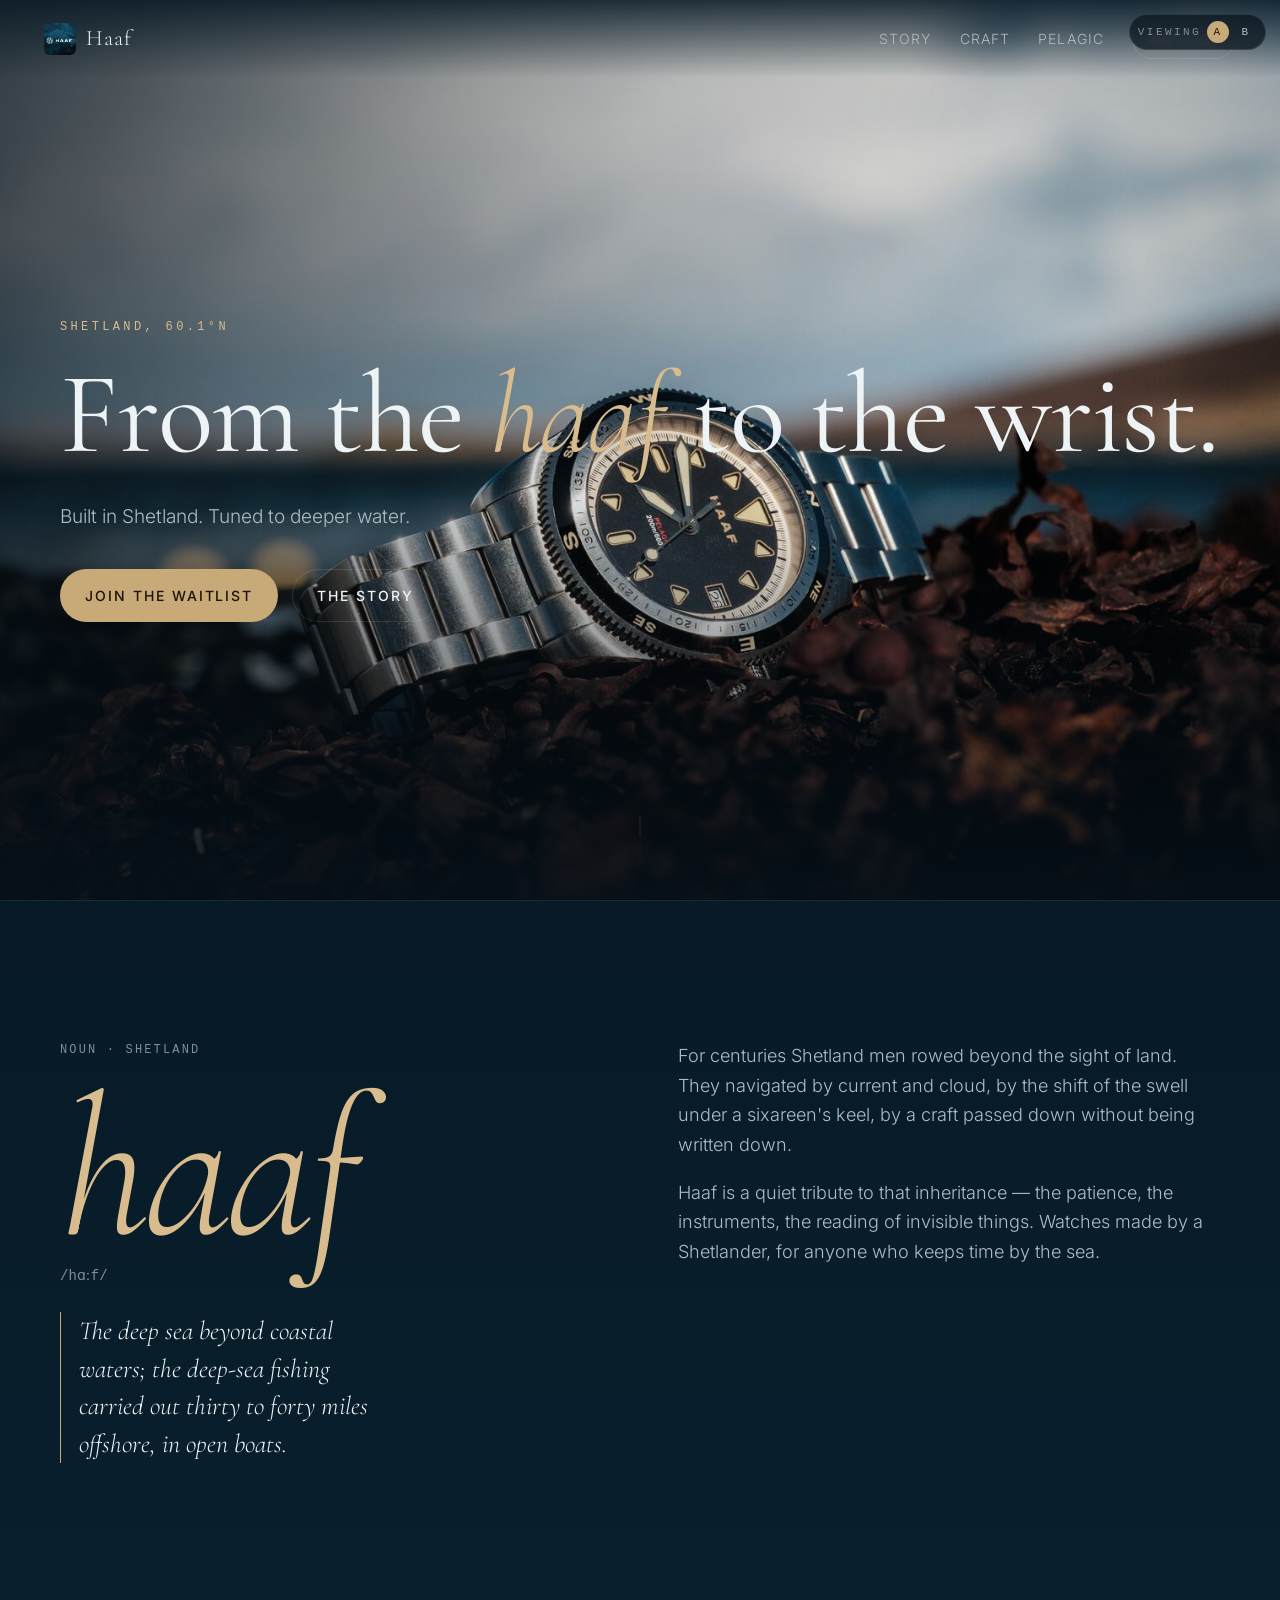
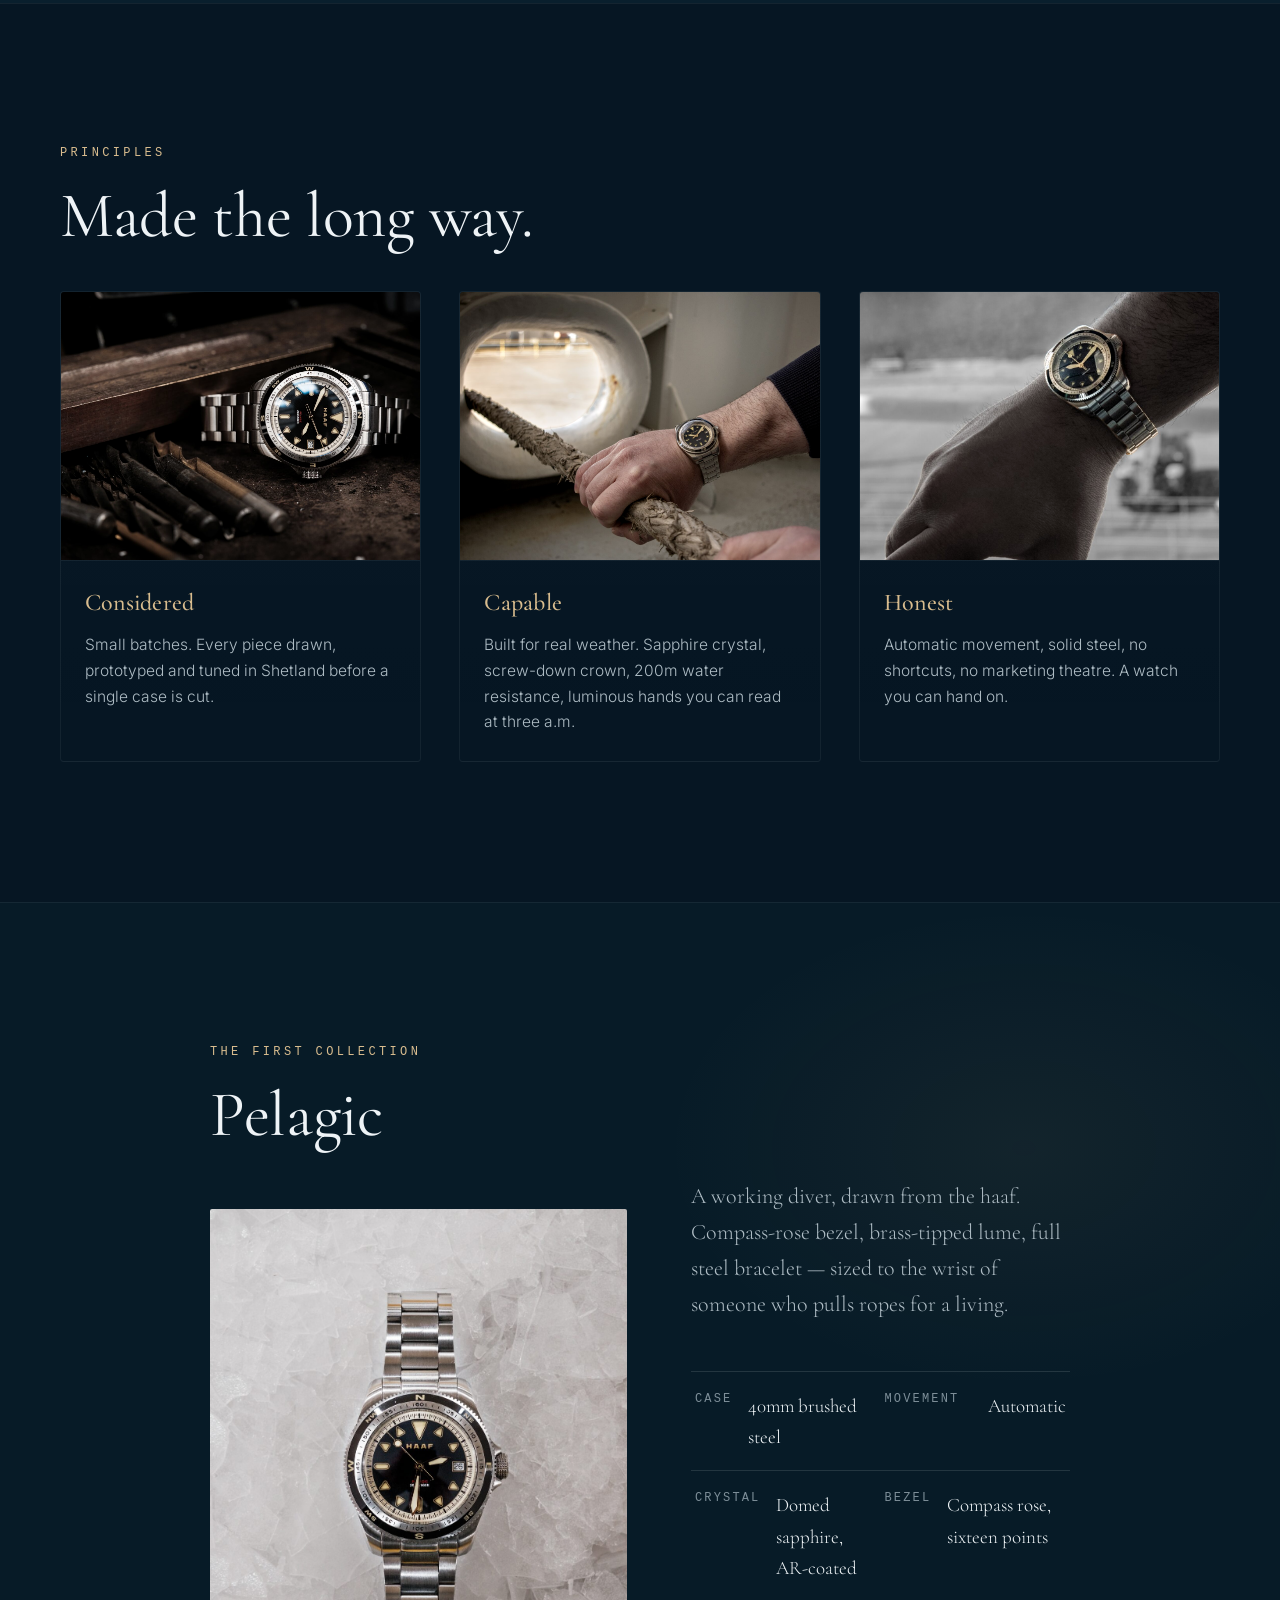
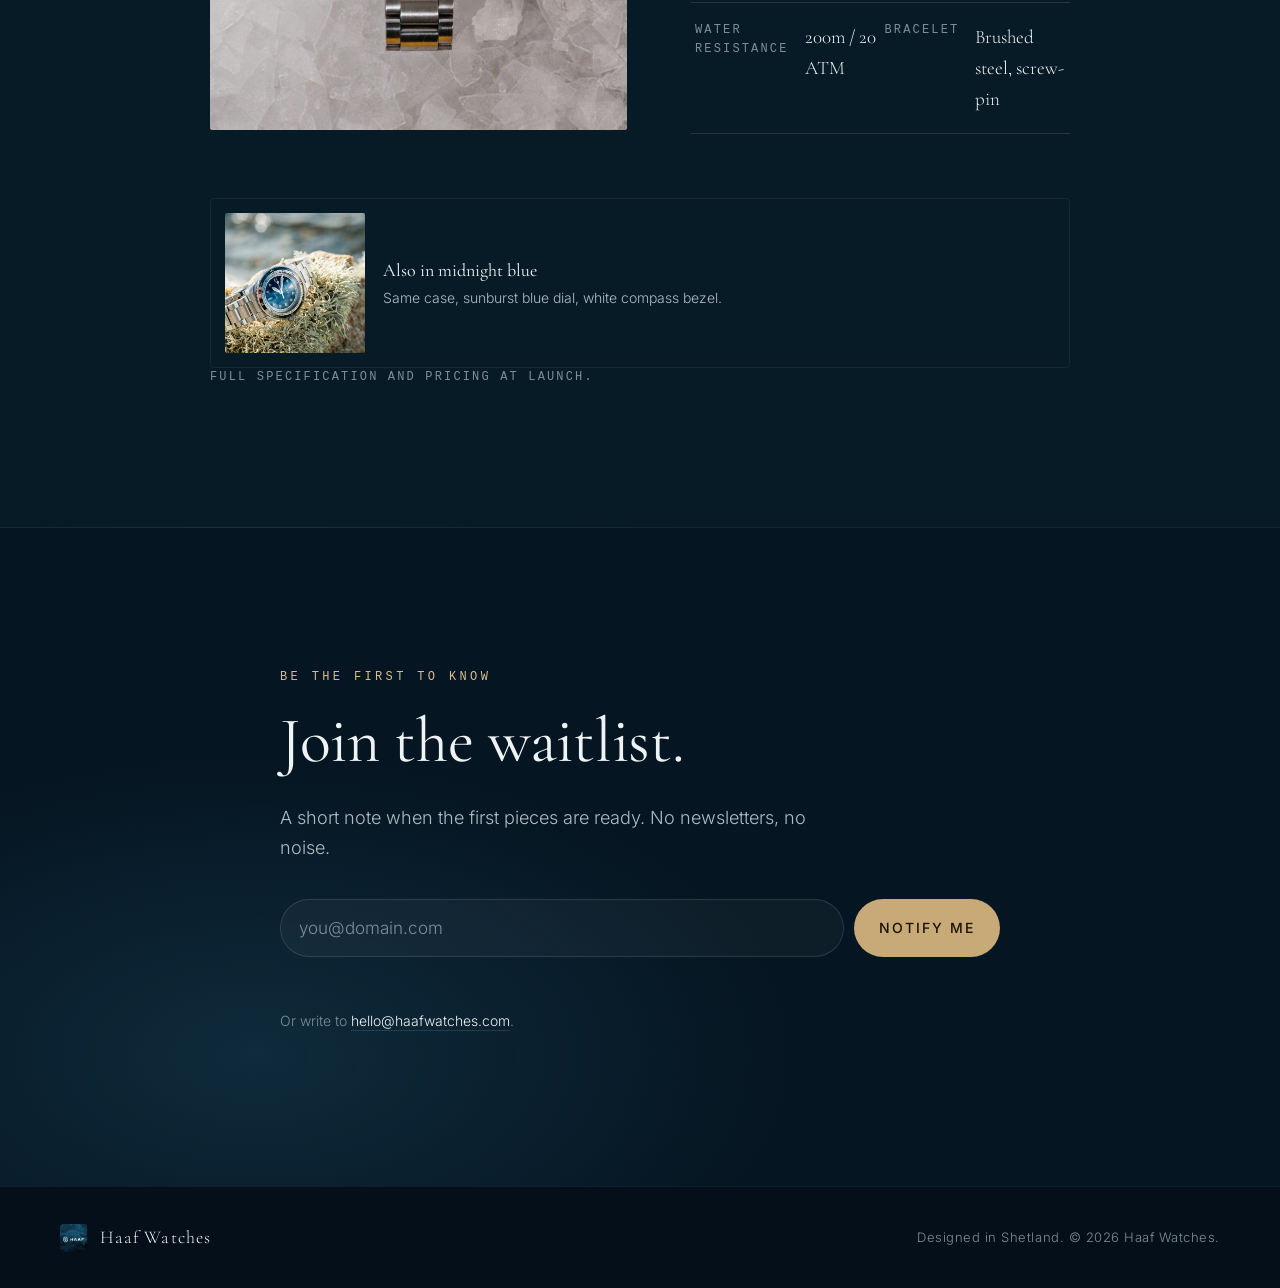
==== a.html @ 2a7c071c "Add A/B rebuild candidates with real Pelagic photography - 31 photos from Paul resized to 1600px web" ====
<!doctype html>
<html lang="en">
<head>
  <meta charset="utf-8" />
  <meta name="viewport" content="width=device-width, initial-scale=1, viewport-fit=cover" />
  <meta name="theme-color" content="#0a1f2d" />
  <title>Haaf Watches — From the deep sea, Shetland</title>
  <meta name="description" content="Haaf Watches. Shetland-born timepieces, drawn from the haaf — the deep sea beyond the coast." />

  <meta property="og:title" content="Haaf Watches" />
  <meta property="og:description" content="Shetland-born timepieces, drawn from the haaf — the deep sea beyond the coast." />
  <meta property="og:type" content="website" />
  <meta property="og:image" content="assets/photos/black-seaweed.jpg" />
  <meta name="twitter:card" content="summary_large_image" />

  <link rel="icon" type="image/png" href="assets/logo.png" />
  <link rel="apple-touch-icon" href="assets/logo.png" />

  <link rel="preload" href="assets/photos/black-seaweed.jpg" as="image" fetchpriority="high" />
  <link rel="preload" href="assets/fonts/cormorant-garamond-var.woff2" as="font" type="font/woff2" crossorigin />
  <link rel="preload" href="assets/fonts/inter-var.woff2" as="font" type="font/woff2" crossorigin />

  <link rel="stylesheet" href="styles.css" />
</head>
<body>
  <a class="skip" href="#main">Skip to content</a>

  <nav class="ab-switch" aria-label="Layout variant">
    <span>Viewing</span>
    <a href="a.html" class="is-active" aria-current="page">A</a>
    <a href="b.html">B</a>
  </nav>

  <header class="nav" role="banner">
    <a class="nav__brand" href="#top" aria-label="Haaf Watches — home">
      <img src="assets/logo.png" alt="" width="36" height="36" />
      <span>Haaf</span>
    </a>
    <nav class="nav__links" aria-label="Primary">
      <a href="#story">Story</a>
      <a href="#craft">Craft</a>
      <a href="#collection">Pelagic</a>
      <a href="#waitlist" class="nav__cta">Waitlist</a>
    </nav>
  </header>

  <main id="main">
    <section id="top" class="hero hero--photo" aria-labelledby="hero-title">
      <img class="hero__photo" src="assets/photos/black-seaweed.jpg" alt="" width="1600" height="1067" fetchpriority="high" decoding="async" />
      <div class="hero__veil" aria-hidden="true"></div>
      <div class="hero__inner">
        <p class="eyebrow">Shetland, 60.1°N</p>
        <h1 id="hero-title" class="hero__title">
          <span>From the</span>
          <em>haaf</em>
          <span>to the wrist.</span>
        </h1>
        <p class="hero__sub">
          Built in Shetland. Tuned to deeper water.
        </p>
        <div class="hero__cta">
          <a class="btn btn--primary" href="#waitlist">Join the waitlist</a>
          <a class="btn btn--ghost" href="#story">The story</a>
        </div>
      </div>
      <div class="hero__scroll" aria-hidden="true">
        <span></span>
      </div>
    </section>

    <section id="story" class="section story" aria-labelledby="story-title">
      <div class="section__inner story__grid">
        <div class="story__word">
          <p class="mono">noun · Shetland</p>
          <h2 id="story-title" class="story__title">haaf</h2>
          <p class="story__pron">/hɑːf/</p>
          <p class="story__def">
            The deep sea beyond coastal waters; the deep-sea fishing carried out thirty to forty miles offshore, in open boats.
          </p>
        </div>
        <div class="story__copy">
          <p>
            For centuries Shetland men rowed beyond the sight of land. They navigated by current and cloud, by the shift of the swell under a sixareen's keel, by a craft passed down without being written down.
          </p>
          <p>
            Haaf is a quiet tribute to that inheritance — the patience, the instruments, the reading of invisible things. Watches made by a Shetlander, for anyone who keeps time by the sea.
          </p>
        </div>
      </div>
    </section>

    <section id="craft" class="section craft" aria-labelledby="craft-title">
      <div class="section__inner">
        <p class="eyebrow">Principles</p>
        <h2 id="craft-title" class="section__title">Made the long way.</h2>
        <ul class="pillars pillars--imaged">
          <li>
            <img class="pillar__photo" src="assets/photos/black-workshop.jpg" alt="" loading="lazy" decoding="async" width="1600" height="1067" />
            <div class="pillar__body">
              <h3>Considered</h3>
              <p>Small batches. Every piece drawn, prototyped and tuned in Shetland before a single case is cut.</p>
            </div>
          </li>
          <li>
            <img class="pillar__photo" src="assets/photos/black-wrist-hawse.jpg" alt="" loading="lazy" decoding="async" width="1600" height="1067" />
            <div class="pillar__body">
              <h3>Capable</h3>
              <p>Built for real weather. Sapphire crystal, screw-down crown, 200m water resistance, luminous hands you can read at three a.m.</p>
            </div>
          </li>
          <li>
            <img class="pillar__photo" src="assets/photos/wrist-helm-bw.jpg" alt="" loading="lazy" decoding="async" width="1122" height="1600" />
            <div class="pillar__body">
              <h3>Honest</h3>
              <p>Automatic movement, solid steel, no shortcuts, no marketing theatre. A watch you can hand on.</p>
            </div>
          </li>
        </ul>
      </div>
    </section>

    <section id="collection" class="section collection" aria-labelledby="collection-title">
      <div class="section__inner collection__inner">
        <p class="eyebrow">The first collection</p>
        <h2 id="collection-title" class="section__title">Pelagic</h2>
        <div class="collection__feature">
          <img src="assets/photos/black-flatlay-ice.jpg" alt="The Pelagic, black dial, on ice." loading="lazy" decoding="async" width="1067" height="1600" />
          <div>
            <p class="collection__lede">
              A working diver, drawn from the haaf. Compass-rose bezel, brass-tipped lume, full steel bracelet — sized to the wrist of someone who pulls ropes for a living.
            </p>
            <dl class="specs">
              <div><dt>Case</dt><dd>40mm brushed steel</dd></div>
              <div><dt>Movement</dt><dd>Automatic</dd></div>
              <div><dt>Crystal</dt><dd>Domed sapphire, AR-coated</dd></div>
              <div><dt>Bezel</dt><dd>Compass rose, sixteen points</dd></div>
              <div><dt>Water resistance</dt><dd>200m / 20 ATM</dd></div>
              <div><dt>Bracelet</dt><dd>Brushed steel, screw-pin</dd></div>
            </dl>
          </div>
        </div>
        <div class="collection__alt">
          <img src="assets/photos/blue-lichen.jpg" alt="" loading="lazy" decoding="async" width="1600" height="1067" />
          <div class="collection__alt-copy">
            <strong>Also in midnight blue</strong>
            <p>Same case, sunburst blue dial, white compass bezel.</p>
          </div>
        </div>
        <p class="collection__note">Full specification and pricing at launch.</p>
      </div>
    </section>

    <section id="waitlist" class="section waitlist" aria-labelledby="waitlist-title">
      <div class="section__inner waitlist__inner">
        <p class="eyebrow">Be the first to know</p>
        <h2 id="waitlist-title" class="section__title">Join the waitlist.</h2>
        <p class="waitlist__lede">
          A short note when the first pieces are ready. No newsletters, no noise.
        </p>
        <form class="waitlist__form" action="https://formspree.io/f/your-form-id" method="POST" novalidate>
          <label class="sr-only" for="email">Email address</label>
          <input id="email" name="email" type="email" autocomplete="email" required placeholder="you@domain.com" />
          <button type="submit" class="btn btn--primary">Notify me</button>
          <p class="waitlist__msg" role="status" aria-live="polite"></p>
        </form>
        <p class="waitlist__fallback">
          Or write to <a href="mailto:hello@haafwatches.com">hello@haafwatches.com</a>.
        </p>
      </div>
    </section>
  </main>

  <footer class="footer">
    <div class="section__inner footer__inner">
      <div class="footer__brand">
        <img src="assets/logo.png" alt="Haaf" width="32" height="32" />
        <span>Haaf Watches</span>
      </div>
      <p class="footer__meta">Designed in Shetland. © <span id="year"></span> Haaf Watches.</p>
    </div>
  </footer>

  <script>
    document.getElementById('year').textContent = new Date().getFullYear();

    const form = document.querySelector('.waitlist__form');
    const msg = form?.querySelector('.waitlist__msg');
    if (form && !form.action.includes('your-form-id')) {
      form.addEventListener('submit', async (e) => {
        e.preventDefault();
        const data = new FormData(form);
        msg.textContent = 'Sending…';
        try {
          const res = await fetch(form.action, {
            method: 'POST',
            body: data,
            headers: { Accept: 'application/json' },
          });
          if (res.ok) {
            form.reset();
            msg.textContent = 'Thank you — you are on the list.';
          } else {
            msg.textContent = 'Something went wrong. Please email us instead.';
          }
        } catch {
          msg.textContent = 'Network error. Please email us instead.';
        }
      });
    } else if (form) {
      form.addEventListener('submit', (e) => {
        e.preventDefault();
        const email = form.email.value.trim();
        if (!email) return;
        window.location.href =
          'mailto:hello@haafwatches.com?subject=Waitlist&body=' +
          encodeURIComponent('Please add ' + email + ' to the Haaf waitlist.');
      });
    }
  </script>
</body>
</html>
---- styles.css ----
@font-face {
  font-family: 'Cormorant Garamond';
  font-style: normal;
  font-weight: 300 500;
  font-display: swap;
  src: url('assets/fonts/cormorant-garamond-var.woff2') format('woff2-variations'),
       url('assets/fonts/cormorant-garamond-var.woff2') format('woff2');
}
@font-face {
  font-family: 'Cormorant Garamond';
  font-style: italic;
  font-weight: 300;
  font-display: swap;
  src: url('assets/fonts/cormorant-garamond-300-italic.woff2') format('woff2');
}
@font-face {
  font-family: 'Inter';
  font-style: normal;
  font-weight: 300 500;
  font-display: swap;
  src: url('assets/fonts/inter-var.woff2') format('woff2-variations'),
       url('assets/fonts/inter-var.woff2') format('woff2');
}

:root {
  --ink: #eef3f6;
  --ink-dim: #aebcc4;
  --ink-mute: #7d8e98;
  --deep: #081a26;
  --deep-2: #0a2332;
  --deep-3: #102c3d;
  --line: rgba(238, 243, 246, 0.12);
  --line-soft: rgba(238, 243, 246, 0.06);
  --brass: #c8a978;
  --brass-soft: #d8bc8e;
  --serif: "Cormorant Garamond", "Iowan Old Style", Georgia, serif;
  --sans: "Inter", ui-sans-serif, system-ui, -apple-system, "Segoe UI", sans-serif;
  --mono: ui-monospace, "SF Mono", Menlo, monospace;
  --maxw: 1160px;
  --pad: clamp(20px, 4vw, 44px);
}

* { box-sizing: border-box; }

html { -webkit-text-size-adjust: 100%; }

body {
  margin: 0;
  background: var(--deep);
  color: var(--ink);
  font-family: var(--sans);
  font-weight: 300;
  font-size: 17px;
  line-height: 1.65;
  -webkit-font-smoothing: antialiased;
  text-rendering: optimizeLegibility;
  overflow-x: hidden;
}

img { max-width: 100%; display: block; }
a { color: inherit; text-decoration: none; }
a:focus-visible, button:focus-visible, input:focus-visible {
  outline: 2px solid var(--brass);
  outline-offset: 3px;
  border-radius: 2px;
}

.sr-only {
  position: absolute; width: 1px; height: 1px; padding: 0; margin: -1px;
  overflow: hidden; clip: rect(0,0,0,0); white-space: nowrap; border: 0;
}
.skip {
  position: absolute; left: -9999px; top: 0;
  background: var(--brass); color: var(--deep); padding: 10px 14px; z-index: 100;
}
.skip:focus { left: 12px; top: 12px; }

/* ---------- Nav ---------- */
.nav {
  position: fixed; top: 0; left: 0; right: 0; z-index: 20;
  display: flex; align-items: center; justify-content: space-between;
  padding: 18px var(--pad);
  background: linear-gradient(to bottom, rgba(8,26,38,0.85), rgba(8,26,38,0));
  backdrop-filter: blur(8px);
  -webkit-backdrop-filter: blur(8px);
}
.nav__brand {
  display: flex; align-items: center; gap: 10px;
  font-family: var(--serif); font-size: 22px; letter-spacing: 0.04em;
}
.nav__brand img { width: 32px; height: 32px; object-fit: cover; border-radius: 6px; }
.nav__links { display: flex; align-items: center; gap: clamp(14px, 3vw, 28px); font-size: 14px; letter-spacing: 0.08em; text-transform: uppercase; }
.nav__links a { color: var(--ink-dim); transition: color .2s ease; }
.nav__links a:hover { color: var(--ink); }
.nav__cta {
  color: var(--ink) !important;
  border: 1px solid var(--line);
  padding: 8px 14px; border-radius: 999px;
  transition: border-color .2s ease, background .2s ease;
}
.nav__cta:hover { border-color: var(--brass); background: rgba(200,169,120,0.08); }
@media (max-width: 640px) {
  .nav__links a:not(.nav__cta) { display: none; }
}

/* ---------- Hero ---------- */
.hero {
  position: relative;
  min-height: 100svh;
  display: flex; align-items: center;
  padding: 120px var(--pad) 80px;
  overflow: hidden;
}
.hero__bg {
  position: absolute; inset: 0;
  background:
    radial-gradient(1200px 700px at 70% 20%, rgba(24, 64, 86, 0.55), transparent 60%),
    radial-gradient(900px 600px at 15% 85%, rgba(13, 39, 55, 0.8), transparent 55%),
    linear-gradient(180deg, #061421 0%, #081e2b 40%, #061421 100%);
}
.hero__bg::before {
  content: "";
  position: absolute; inset: -20%;
  background:
    repeating-linear-gradient(
      115deg,
      rgba(255,255,255,0.015) 0 2px,
      transparent 2px 6px
    );
  mix-blend-mode: screen;
  animation: drift 40s linear infinite;
}
.hero__bg::after {
  content: "";
  position: absolute; left: -10%; right: -10%; bottom: -15%; height: 55%;
  background: radial-gradient(ellipse at 50% 100%, rgba(8,26,38,0.0) 0%, rgba(8,26,38,0.75) 60%, #061421 100%);
  pointer-events: none;
}
.hero__grain {
  position: absolute; inset: 0;
  background-image: url("data:image/svg+xml;utf8,<svg xmlns='http://www.w3.org/2000/svg' width='140' height='140'><filter id='n'><feTurbulence type='fractalNoise' baseFrequency='0.9' numOctaves='2' stitchTiles='stitch'/><feColorMatrix values='0 0 0 0 0.85  0 0 0 0 0.9  0 0 0 0 0.95  0 0 0 0.08 0'/></filter><rect width='100%' height='100%' filter='url(%23n)'/></svg>");
  opacity: 0.5;
  mix-blend-mode: overlay;
  pointer-events: none;
}
@keyframes drift {
  from { transform: translate3d(0,0,0); }
  to   { transform: translate3d(-120px,-60px,0); }
}
@media (prefers-reduced-motion: reduce) {
  .hero__bg::before { animation: none; }
}

.hero__inner {
  position: relative;
  max-width: var(--maxw); width: 100%;
  margin: 0 auto;
}
.eyebrow {
  font-family: var(--mono); font-size: 12px; letter-spacing: 0.28em;
  text-transform: uppercase; color: var(--brass-soft);
  margin: 0 0 18px;
}
.hero__title {
  font-family: var(--serif);
  font-weight: 400;
  font-size: clamp(44px, 9vw, 116px);
  line-height: 1.02;
  letter-spacing: -0.01em;
  margin: 0 0 28px;
  color: var(--ink);
}
.hero__title em {
  font-style: italic;
  color: var(--brass-soft);
  font-weight: 300;
  display: inline-block;
}
.hero__title span { display: inline-block; }
.hero__sub {
  max-width: 560px;
  font-size: clamp(16px, 2vw, 19px);
  color: var(--ink-dim);
  margin: 0 0 36px;
}
.hero__cta { display: flex; flex-wrap: wrap; gap: 14px; }
.hero__scroll {
  position: absolute; bottom: 28px; left: 50%; transform: translateX(-50%);
  width: 1px; height: 56px; background: var(--line);
  overflow: hidden;
}
.hero__scroll span {
  display: block; width: 100%; height: 20px;
  background: var(--brass);
  animation: scrollHint 2.4s ease-in-out infinite;
}
@keyframes scrollHint {
  0%   { transform: translateY(-120%); }
  100% { transform: translateY(420%); }
}
@media (prefers-reduced-motion: reduce) {
  .hero__scroll span { animation: none; }
}

/* ---------- Buttons ---------- */
.btn {
  display: inline-flex; align-items: center; justify-content: center;
  padding: 14px 24px;
  font-family: var(--sans); font-size: 14px; letter-spacing: 0.14em;
  text-transform: uppercase; font-weight: 500;
  border-radius: 999px;
  border: 1px solid transparent;
  cursor: pointer;
  transition: background .2s ease, color .2s ease, border-color .2s ease, transform .2s ease;
}
.btn--primary {
  background: var(--brass); color: #1a1306;
}
.btn--primary:hover { background: var(--brass-soft); transform: translateY(-1px); }
.btn--ghost {
  background: transparent; color: var(--ink); border-color: var(--line);
}
.btn--ghost:hover { border-color: var(--ink-dim); }

/* ---------- Sections ---------- */
.section {
  padding: clamp(72px, 12vw, 140px) var(--pad);
  position: relative;
  border-top: 1px solid var(--line-soft);
}
.section__inner { max-width: var(--maxw); margin: 0 auto; }
.section__title {
  font-family: var(--serif);
  font-weight: 400;
  font-size: clamp(34px, 5.6vw, 64px);
  line-height: 1.08;
  letter-spacing: -0.005em;
  margin: 0 0 28px;
}
.mono {
  font-family: var(--mono); font-size: 12px; letter-spacing: 0.18em;
  text-transform: uppercase; color: var(--ink-mute); margin: 0 0 18px;
}

/* ---------- Story ---------- */
.story { background: linear-gradient(180deg, #071a26, #091f2d); }
.story__grid {
  display: grid;
  grid-template-columns: 1fr 1fr;
  gap: clamp(32px, 6vw, 96px);
  align-items: start;
}
@media (max-width: 820px) {
  .story__grid { grid-template-columns: 1fr; }
}
.story__title {
  font-family: var(--serif);
  font-style: italic;
  font-weight: 300;
  font-size: clamp(88px, 18vw, 200px);
  line-height: 0.9;
  letter-spacing: -0.02em;
  margin: 0;
  color: var(--brass-soft);
}
.story__pron {
  font-family: var(--mono); font-size: 14px; color: var(--ink-mute);
  margin: 6px 0 24px;
}
.story__def {
  font-family: var(--serif);
  font-size: clamp(20px, 2.4vw, 26px);
  line-height: 1.45;
  color: var(--ink);
  font-style: italic;
  max-width: 28ch;
  border-left: 1px solid var(--brass);
  padding-left: 18px;
  margin: 0;
}
.story__copy p {
  color: var(--ink-dim);
  font-size: clamp(16px, 1.6vw, 18px);
  margin: 0 0 18px;
  max-width: 48ch;
}
.story__copy p:last-child { margin-bottom: 0; }

/* ---------- Craft / pillars ---------- */
.craft { background: #061623; }
.pillars {
  list-style: none; padding: 0; margin: 40px 0 0;
  display: grid; grid-template-columns: repeat(3, 1fr);
  gap: clamp(20px, 3vw, 40px);
}
.pillars li {
  padding: 28px;
  border: 1px solid var(--line-soft);
  background: linear-gradient(180deg, rgba(255,255,255,0.015), rgba(255,255,255,0));
  border-radius: 4px;
  transition: border-color .3s ease, transform .3s ease;
}
.pillars li:hover { border-color: var(--line); transform: translateY(-2px); }
.pillars h3 {
  font-family: var(--serif); font-weight: 500;
  font-size: 24px; letter-spacing: 0.01em;
  margin: 0 0 10px;
  color: var(--brass-soft);
}
.pillars p { color: var(--ink-dim); margin: 0; font-size: 15.5px; }
@media (max-width: 820px) {
  .pillars { grid-template-columns: 1fr; }
}

/* ---------- Collection ---------- */
.collection {
  background:
    radial-gradient(600px 400px at 80% 20%, rgba(200,169,120,0.06), transparent 60%),
    #071b27;
}
.collection__inner { max-width: 860px; }
.collection__lede {
  font-family: var(--serif); font-size: clamp(18px, 2.2vw, 22px);
  color: var(--ink-dim); margin: 0 0 48px; max-width: 56ch;
}
.specs {
  display: grid; grid-template-columns: 1fr 1fr;
  gap: 0;
  margin: 0 0 28px;
  border-top: 1px solid var(--line);
}
.specs > div {
  display: flex; justify-content: space-between; gap: 16px;
  padding: 18px 4px;
  border-bottom: 1px solid var(--line);
}
.specs dt {
  font-family: var(--mono); font-size: 12px; letter-spacing: 0.18em;
  text-transform: uppercase; color: var(--ink-mute);
}
.specs dd { margin: 0; font-family: var(--serif); font-size: 19px; color: var(--ink); }
@media (max-width: 640px) {
  .specs { grid-template-columns: 1fr; }
}
.collection__note { font-family: var(--mono); font-size: 12px; letter-spacing: 0.18em; color: var(--ink-mute); text-transform: uppercase; margin: 0; }

/* ---------- Waitlist ---------- */
.waitlist {
  background:
    radial-gradient(900px 500px at 20% 80%, rgba(24,64,86,0.5), transparent 60%),
    #051521;
}
.waitlist__inner { max-width: 720px; }
.waitlist__lede {
  color: var(--ink-dim); font-size: 18px; margin: 0 0 36px; max-width: 52ch;
}
.waitlist__form {
  display: flex; gap: 10px; flex-wrap: wrap;
  align-items: stretch;
}
.waitlist__form input {
  flex: 1 1 260px;
  background: rgba(255,255,255,0.04);
  border: 1px solid var(--line);
  color: var(--ink);
  font: inherit;
  padding: 14px 18px;
  border-radius: 999px;
  min-width: 0;
}
.waitlist__form input::placeholder { color: var(--ink-mute); }
.waitlist__form input:focus { border-color: var(--brass); background: rgba(255,255,255,0.06); }
.waitlist__form button { flex: 0 0 auto; }
.waitlist__msg {
  flex-basis: 100%;
  margin: 6px 4px 0;
  font-size: 14px; color: var(--brass-soft); min-height: 1em;
}
.waitlist__fallback { margin-top: 22px; color: var(--ink-mute); font-size: 14px; }
.waitlist__fallback a { color: var(--ink); border-bottom: 1px solid var(--line); padding-bottom: 1px; }
.waitlist__fallback a:hover { border-color: var(--brass); }

/* ---------- A/B switcher ---------- */
.ab-switch {
  position: fixed; top: 14px; right: 14px; z-index: 30;
  display: inline-flex; align-items: center; gap: 6px;
  padding: 6px 8px;
  background: rgba(6, 17, 26, 0.7);
  border: 1px solid var(--line);
  border-radius: 999px;
  font-family: var(--mono); font-size: 11px; letter-spacing: 0.22em;
  text-transform: uppercase; color: var(--ink-mute);
  backdrop-filter: blur(6px); -webkit-backdrop-filter: blur(6px);
}
.ab-switch a {
  width: 22px; height: 22px;
  display: inline-flex; align-items: center; justify-content: center;
  border-radius: 999px;
  color: var(--ink-dim);
}
.ab-switch a.is-active { background: var(--brass); color: #1a1306; }
.ab-switch a:hover:not(.is-active) { color: var(--ink); }

/* ---------- Hero with photography ---------- */
.hero--photo .hero__bg,
.hero--diptych .hero__bg { display: none; }

.hero__photo {
  position: absolute; inset: 0;
  width: 100%; height: 100%;
  object-fit: cover;
  z-index: 0;
}
.hero__veil {
  position: absolute; inset: 0; z-index: 1;
  background:
    linear-gradient(180deg, rgba(6,16,24,0) 55%, rgba(6,16,24,0.92) 100%),
    linear-gradient(110deg, rgba(6,16,24,0.7) 0%, rgba(6,16,24,0.15) 45%, rgba(6,16,24,0) 65%);
  pointer-events: none;
}
.hero--photo .hero__inner,
.hero--diptych .hero__inner { z-index: 2; }

.hero--diptych .hero__halves {
  position: absolute; inset: 0; z-index: 0;
  display: grid; grid-template-columns: 1fr 1fr;
}
.hero--diptych .hero__halves img {
  width: 100%; height: 100%; object-fit: cover;
}
.hero--diptych .hero__halves img:first-child { object-position: 60% 50%; }
.hero--diptych .hero__veil {
  background:
    linear-gradient(180deg, rgba(6,16,24,0.15) 0%, rgba(6,16,24,0) 40%, rgba(6,16,24,0.9) 100%),
    linear-gradient(110deg, rgba(6,16,24,0.65) 0%, rgba(6,16,24,0.15) 45%, rgba(6,16,24,0) 65%);
}
@media (max-width: 720px) {
  .hero--diptych .hero__halves { grid-template-columns: 1fr; grid-template-rows: 1fr 1fr; }
}

/* ---------- Craft pillars with imagery ---------- */
.pillars--imaged li { padding: 0; overflow: hidden; }
.pillars--imaged .pillar__photo {
  display: block; width: 100%; height: auto; aspect-ratio: 4 / 3;
  object-fit: cover;
  border-bottom: 1px solid var(--line-soft);
  filter: saturate(0.9) contrast(1.02);
}
.pillars--imaged .pillar__body { padding: 22px 24px 26px; }
.pillars--imaged h3 { margin-top: 0; }

/* ---------- Collection: hero shot + spec column (variant A) ---------- */
.collection__feature {
  display: grid;
  grid-template-columns: 1.1fr 1fr;
  gap: clamp(28px, 5vw, 64px);
  align-items: center;
  margin: 8px 0 36px;
}
.collection__feature img {
  width: 100%; height: auto; aspect-ratio: 4 / 5;
  object-fit: cover;
  border-radius: 2px;
}
@media (max-width: 820px) {
  .collection__feature { grid-template-columns: 1fr; }
  .collection__feature img { aspect-ratio: 3 / 2; }
}
.collection__alt {
  display: flex; align-items: center; gap: 18px;
  margin-top: 28px;
  padding: 14px;
  border: 1px solid var(--line-soft);
  border-radius: 4px;
}
.collection__alt img { width: 140px; height: 140px; object-fit: cover; border-radius: 2px; flex: 0 0 auto; }
@media (max-width: 480px) {
  .collection__alt { flex-direction: column; align-items: flex-start; }
  .collection__alt img { width: 100%; height: auto; aspect-ratio: 3 / 2; }
}
.collection__alt-copy p { margin: 0; color: var(--ink-dim); font-size: 14px; }
.collection__alt-copy strong { color: var(--ink); font-family: var(--serif); font-weight: 400; font-size: 18px; display: block; }

/* ---------- Collection: dual-variant cards (variant B) ---------- */
.variants {
  display: grid; grid-template-columns: 1fr 1fr;
  gap: clamp(20px, 3vw, 36px);
  margin: 8px 0 36px;
}
@media (max-width: 820px) { .variants { grid-template-columns: 1fr; } }
.variant {
  border: 1px solid var(--line-soft);
  border-radius: 4px; overflow: hidden;
  background: linear-gradient(180deg, rgba(255,255,255,0.015), rgba(255,255,255,0));
}
.variant img {
  width: 100%; height: auto; aspect-ratio: 3 / 4;
  object-fit: cover;
  border-bottom: 1px solid var(--line-soft);
}
.variant__body { padding: 20px 22px 24px; }
.variant__name {
  font-family: var(--serif); font-weight: 400;
  font-size: 26px; margin: 0 0 4px;
  color: var(--ink);
}
.variant__sub {
  font-family: var(--mono); font-size: 11px; letter-spacing: 0.22em;
  text-transform: uppercase; color: var(--brass-soft);
  margin: 0 0 14px;
}
.variant__desc { color: var(--ink-dim); font-size: 15px; margin: 0; }

/* ---------- Footer ---------- */
.footer {
  padding: 36px var(--pad);
  border-top: 1px solid var(--line-soft);
  background: #040f19;
}
.footer__inner {
  display: flex; justify-content: space-between; align-items: center;
  flex-wrap: wrap; gap: 16px;
}
.footer__brand { display: flex; align-items: center; gap: 12px; font-family: var(--serif); font-size: 18px; letter-spacing: 0.06em; }
.footer__brand img { width: 28px; height: 28px; border-radius: 4px; }
.footer__meta { font-size: 13px; color: var(--ink-mute); margin: 0; letter-spacing: 0.04em; }
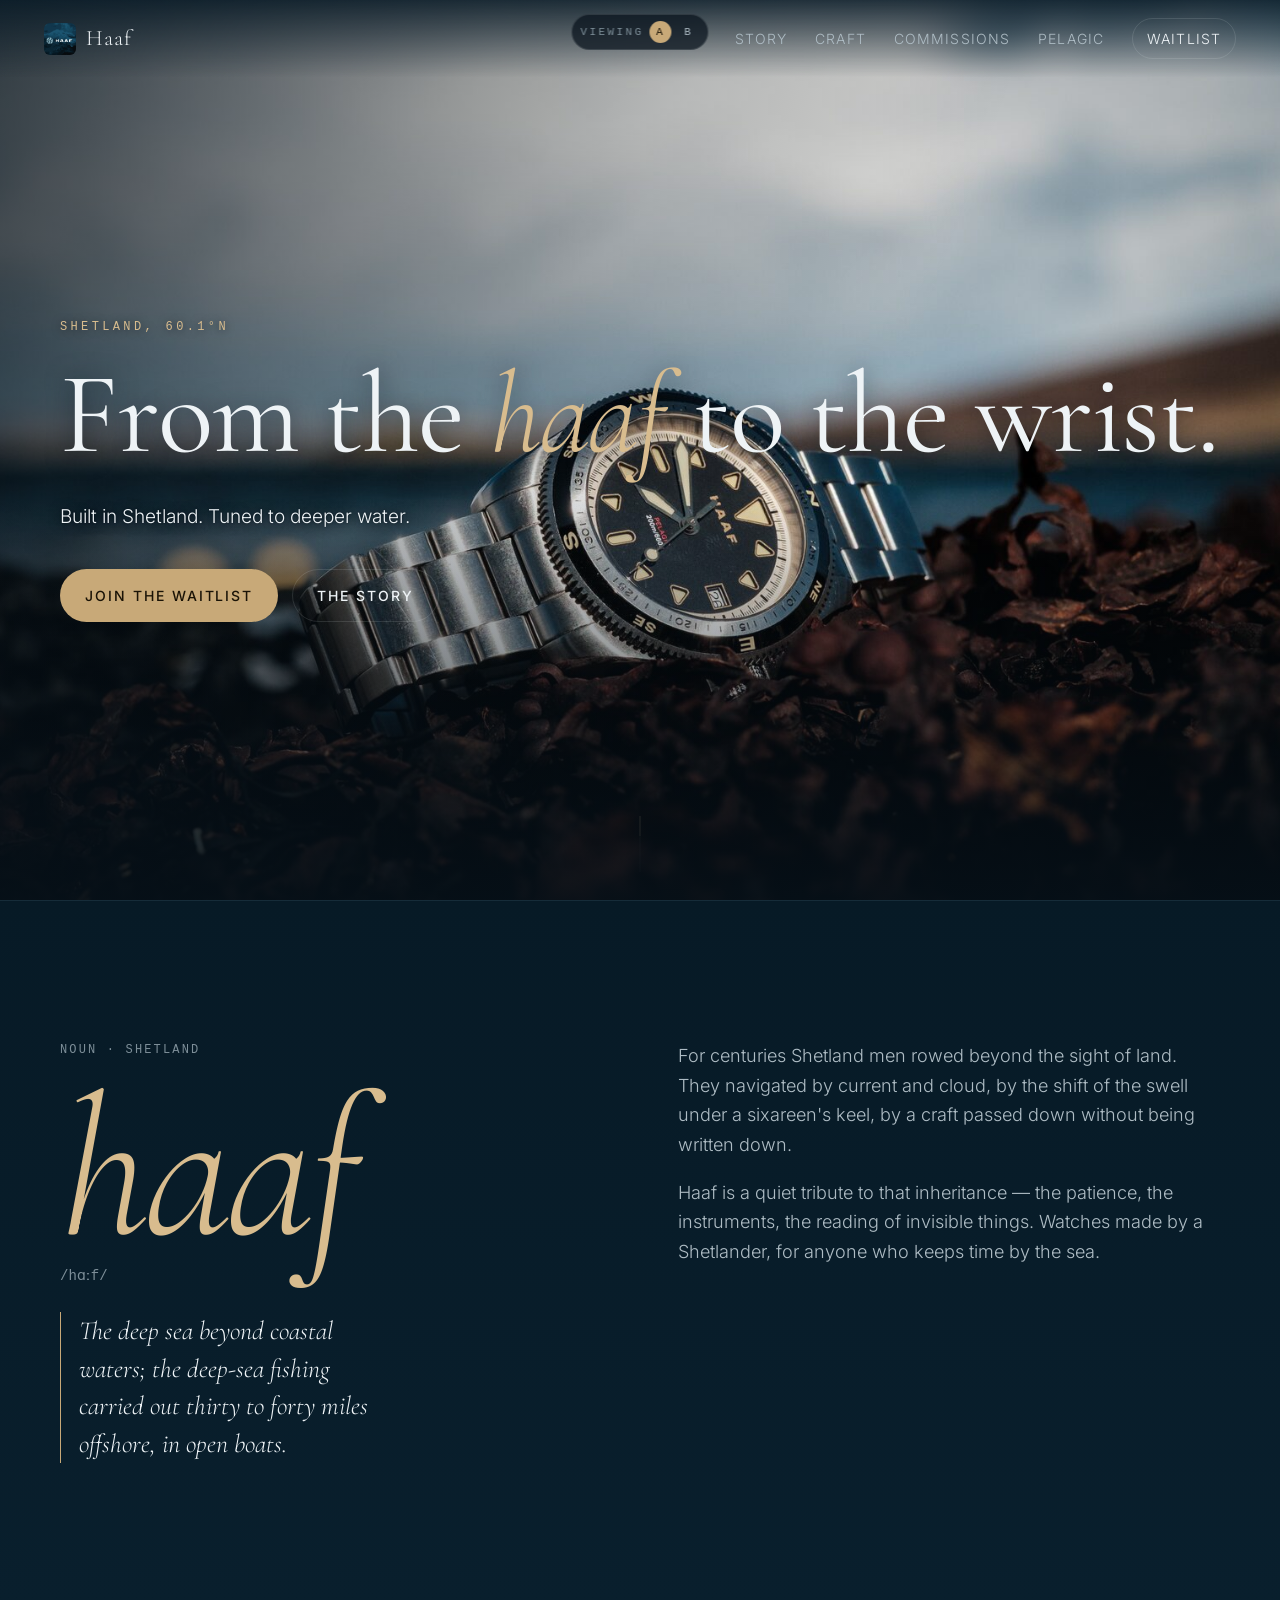
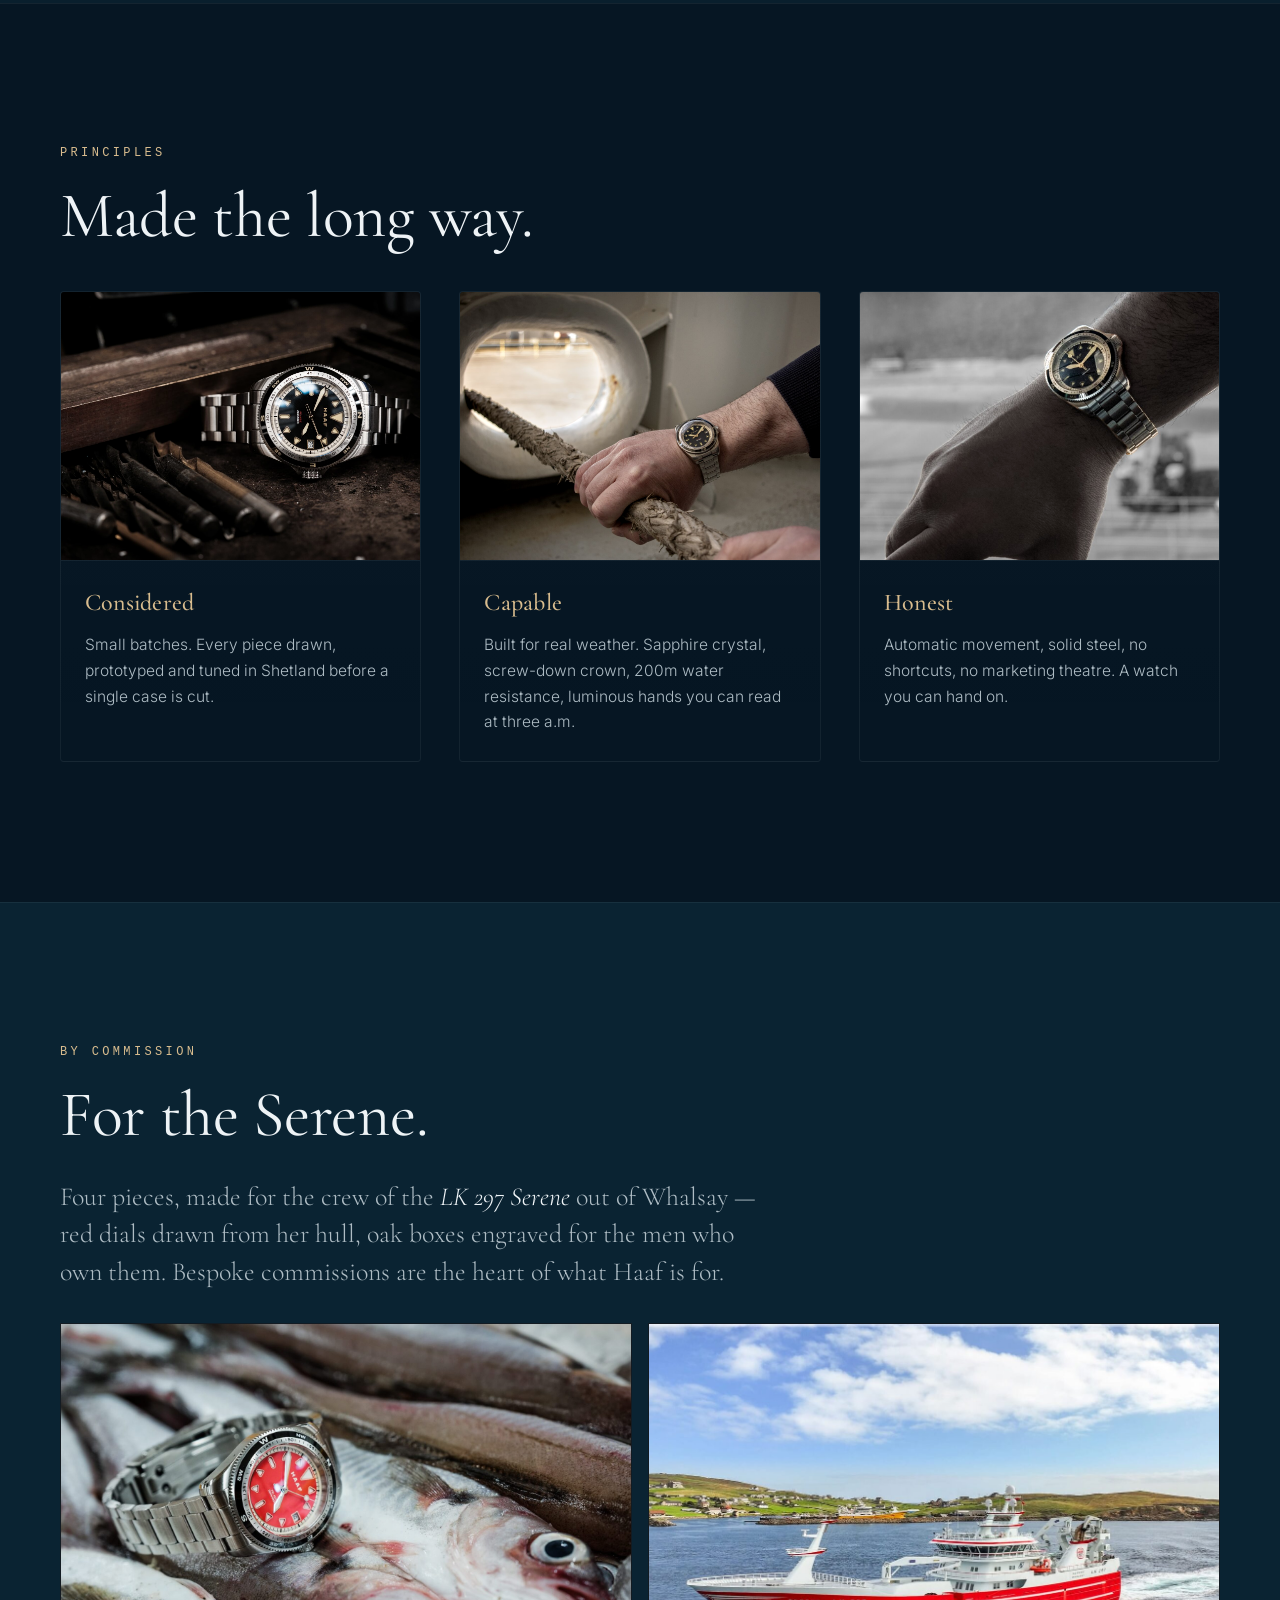
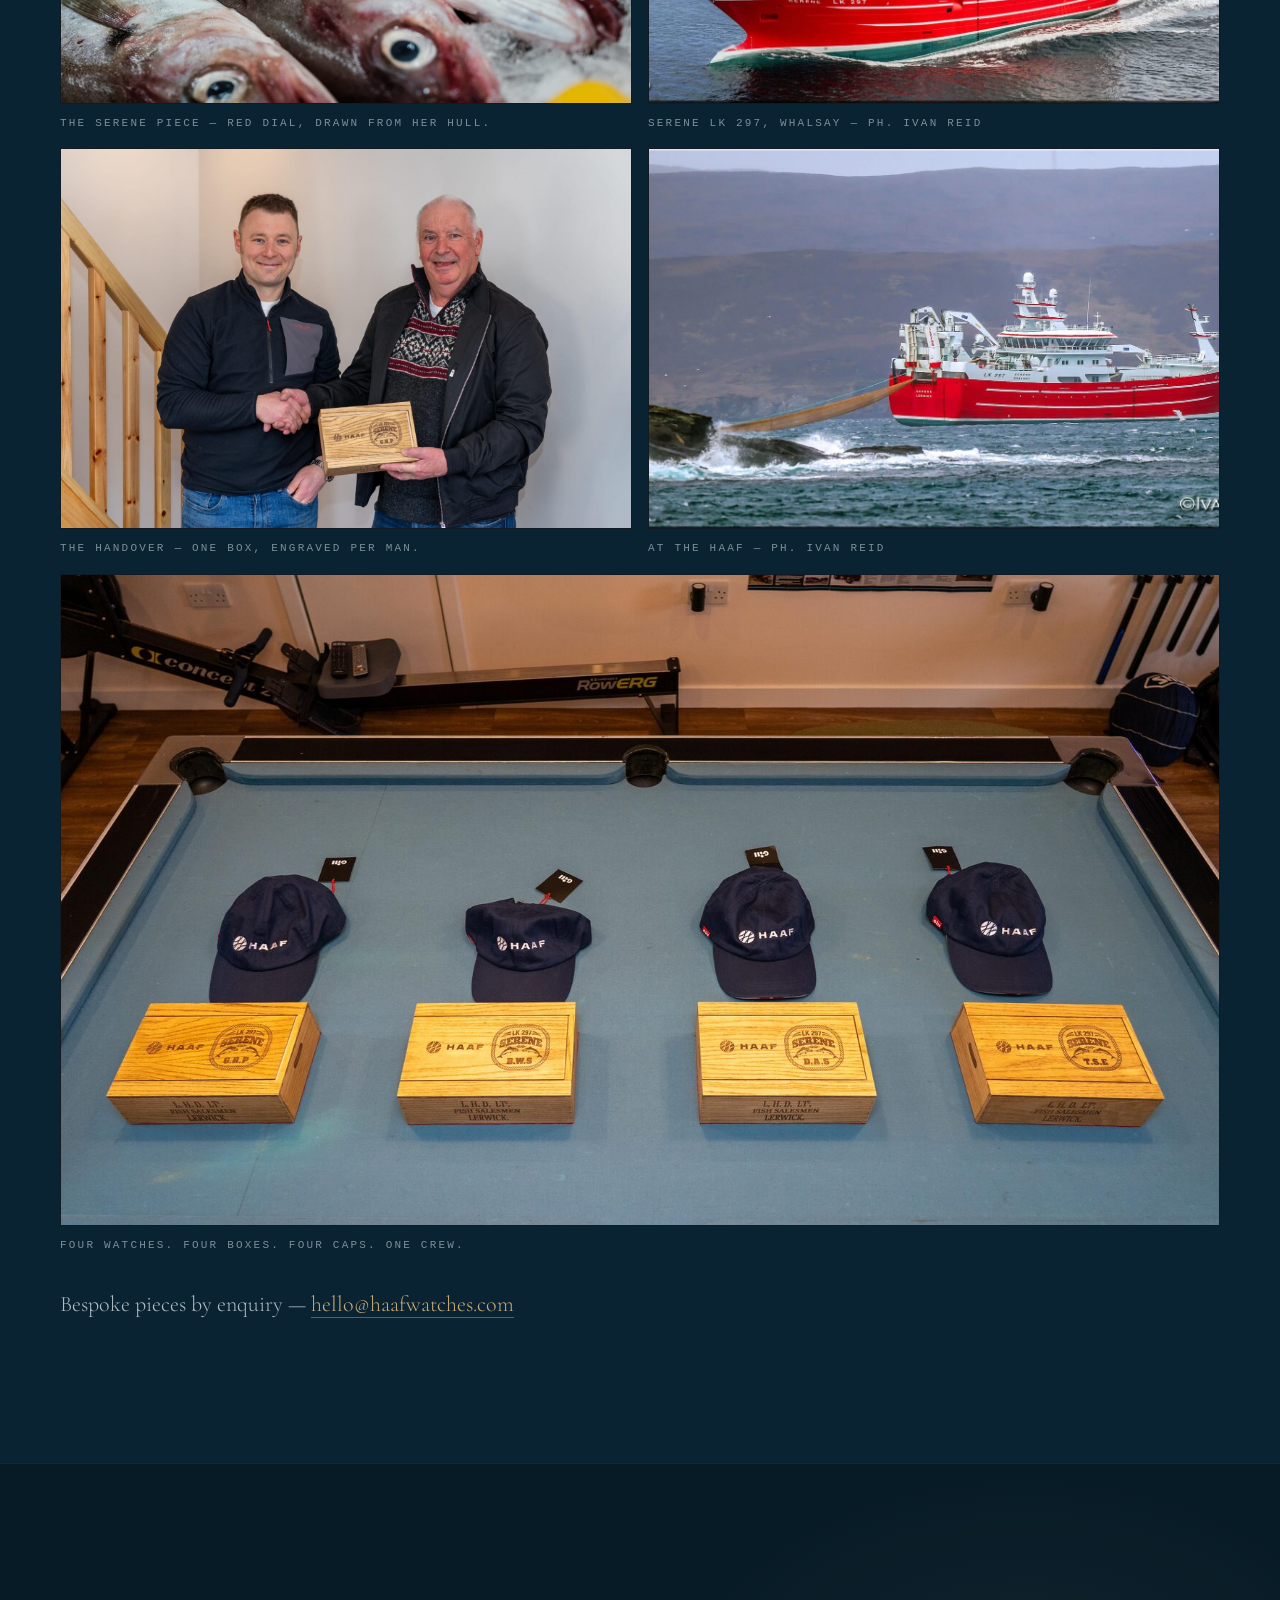
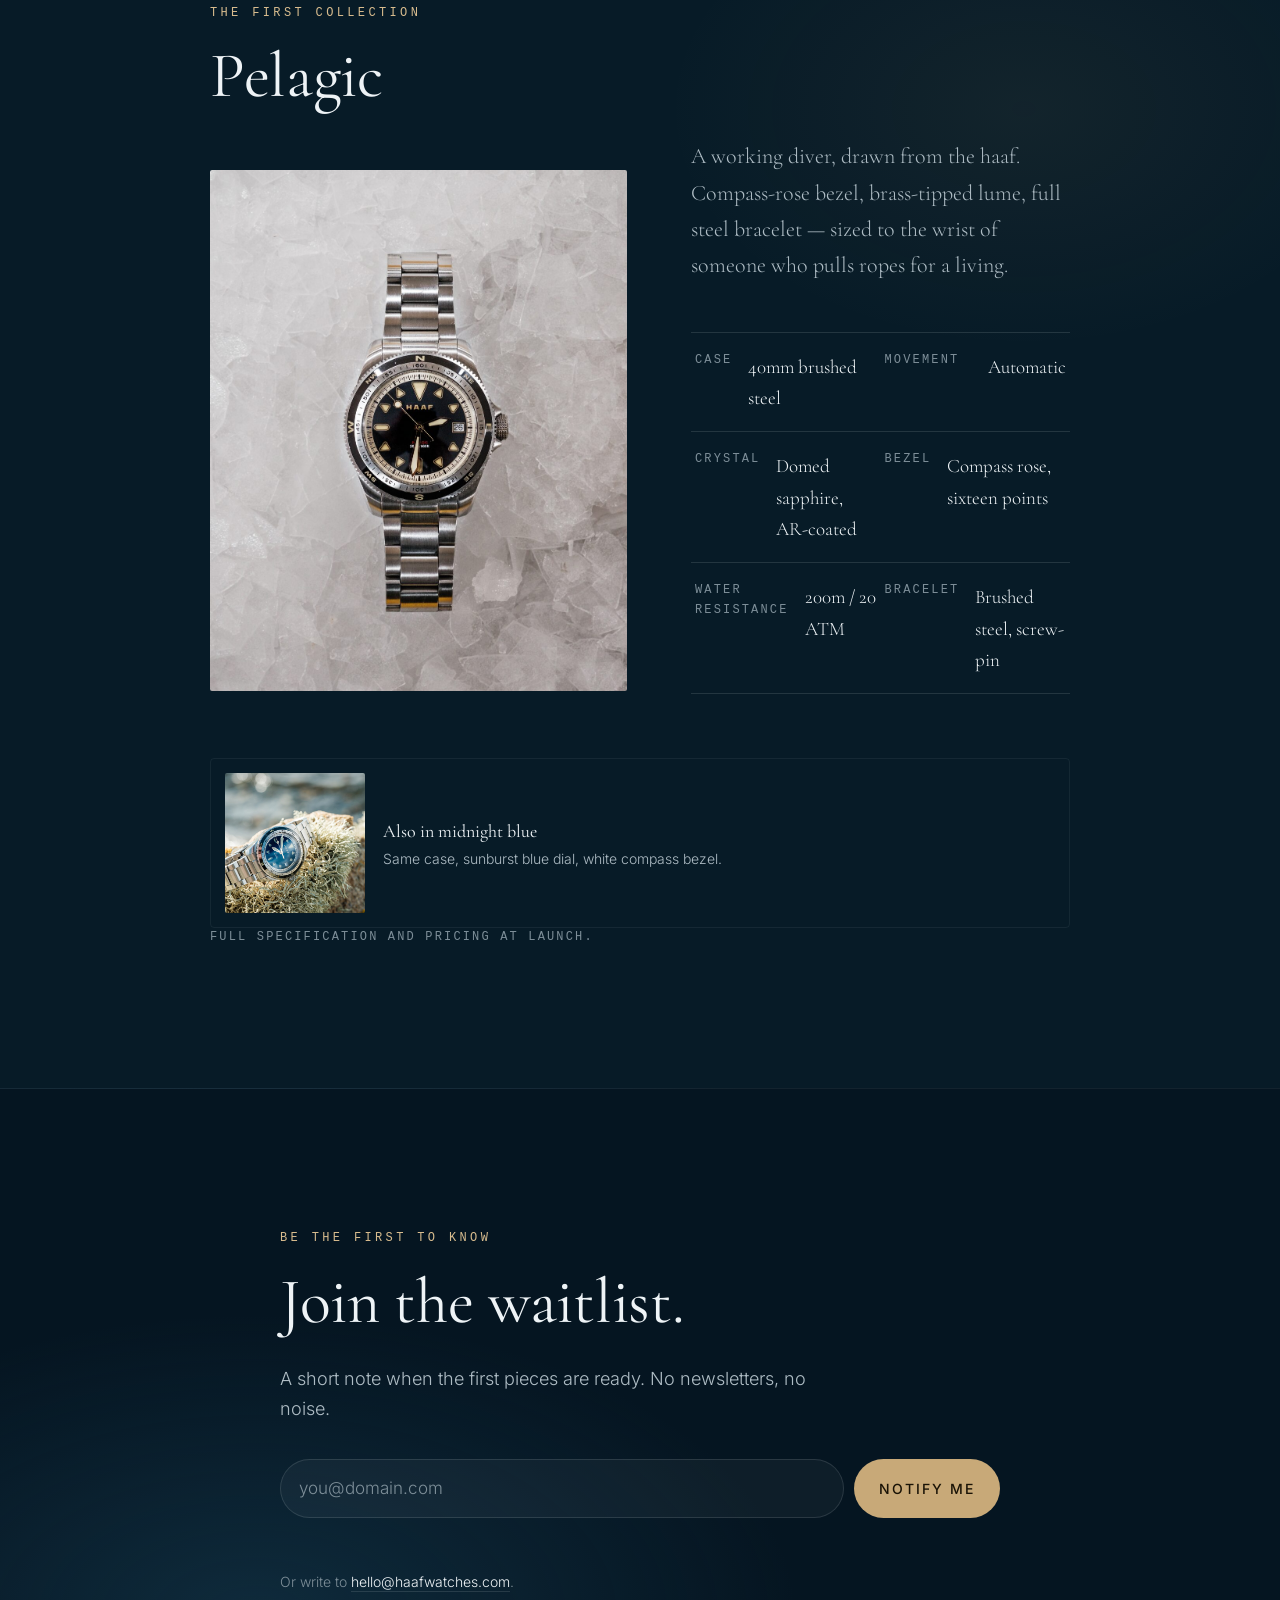
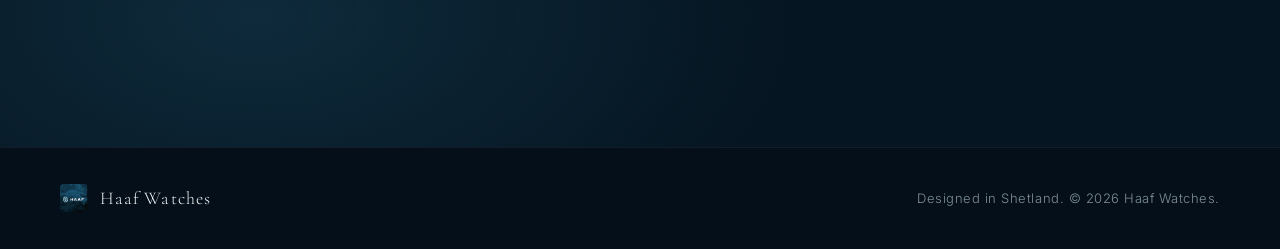
==== commit 772bba62: "Add Serene LK 297 commission section Frames Paul's bespoke commission for the Serene's crew as brand" ====
--- a/a.html
+++ b/a.html
@@ -39,6 +39,7 @@
     <nav class="nav__links" aria-label="Primary">
       <a href="#story">Story</a>
       <a href="#craft">Craft</a>
+      <a href="#commission">Commissions</a>
       <a href="#collection">Pelagic</a>
       <a href="#waitlist" class="nav__cta">Waitlist</a>
     </nav>
@@ -116,6 +117,41 @@
             </div>
           </li>
         </ul>
+      </div>
+    </section>
+
+    <section id="commission" class="section commission" aria-labelledby="commission-title">
+      <div class="section__inner commission__inner">
+        <p class="eyebrow">By commission</p>
+        <h2 id="commission-title" class="section__title">For the Serene.</h2>
+        <p class="commission__lede">
+          Four pieces, made for the crew of the <strong>LK 297 Serene</strong> out of Whalsay — red dials drawn from her hull, oak boxes engraved for the men who own them. Bespoke commissions are the heart of what Haaf is for.
+        </p>
+        <div class="commission__grid">
+          <figure>
+            <img src="assets/photos/serene-watch-fish.jpg" alt="The Serene commission — a red-dial Haaf on the day's catch." loading="lazy" decoding="async" width="1600" height="1066" />
+            <figcaption>The Serene piece — red dial, drawn from her hull.</figcaption>
+          </figure>
+          <figure>
+            <img src="assets/photos/serene-boat-coast.jpg" alt="Serene LK 297 entering Shetland waters." loading="lazy" decoding="async" width="1600" height="777" />
+            <figcaption>Serene LK 297, Whalsay <span class="commission__credit">— ph. Ivan Reid</span></figcaption>
+          </figure>
+          <figure>
+            <img src="assets/photos/serene-handover.jpg" alt="An engraved oak Haaf box being handed over to a member of the Serene crew." loading="lazy" decoding="async" width="1600" height="1066" />
+            <figcaption>The handover — one box, engraved per man.</figcaption>
+          </figure>
+          <figure>
+            <img src="assets/photos/serene-boat-trawl.jpg" alt="Serene LK 297 working the haaf off the Shetland coast." loading="lazy" decoding="async" width="1600" height="815" />
+            <figcaption>At the haaf <span class="commission__credit">— ph. Ivan Reid</span></figcaption>
+          </figure>
+        </div>
+        <figure class="commission__band">
+          <img src="assets/photos/serene-crew-set.jpg" alt="Four engraved oak Haaf boxes paired with four navy Haaf caps, laid out for the Serene crew." loading="lazy" decoding="async" width="1600" height="1067" />
+          <figcaption>Four watches. Four boxes. Four caps. One crew.</figcaption>
+        </figure>
+        <p class="commission__cta">
+          Bespoke pieces by enquiry — <a href="mailto:hello@haafwatches.com?subject=Commission%20enquiry">hello@haafwatches.com</a>
+        </p>
       </div>
     </section>
 
--- a/styles.css
+++ b/styles.css
@@ -382,7 +382,7 @@
 
 /* ---------- A/B switcher ---------- */
 .ab-switch {
-  position: fixed; top: 14px; right: 14px; z-index: 30;
+  position: fixed; top: 14px; left: 50%; transform: translateX(-50%); z-index: 30;
   display: inline-flex; align-items: center; gap: 6px;
   padding: 6px 8px;
   background: rgba(6, 17, 26, 0.7);
@@ -420,6 +420,15 @@
 }
 .hero--photo .hero__inner,
 .hero--diptych .hero__inner { z-index: 2; }
+.hero--photo .hero__title,
+.hero--diptych .hero__title { text-shadow: 0 2px 24px rgba(4,12,20,0.55); }
+.hero--photo .hero__sub,
+.hero--diptych .hero__sub {
+  color: var(--ink);
+  text-shadow: 0 1px 12px rgba(4,12,20,0.85), 0 0 2px rgba(4,12,20,0.6);
+}
+.hero--photo .eyebrow,
+.hero--diptych .eyebrow { text-shadow: 0 1px 8px rgba(4,12,20,0.6); }
 
 .hero--diptych .hero__halves {
   position: absolute; inset: 0; z-index: 0;
@@ -511,6 +520,66 @@
 }
 .variant__desc { color: var(--ink-dim); font-size: 15px; margin: 0; }
 
+/* ---------- Commission ---------- */
+.commission { background: var(--deep-2); }
+.commission__inner { max-width: var(--maxw); }
+.commission__lede {
+  font-family: var(--serif);
+  font-size: clamp(20px, 2.4vw, 26px);
+  line-height: 1.45;
+  color: var(--ink-dim);
+  max-width: 720px;
+  margin: 0 0 32px;
+}
+.commission__lede strong {
+  color: var(--ink);
+  font-weight: 400;
+  font-style: italic;
+}
+.commission__grid {
+  display: grid;
+  grid-template-columns: 1fr 1fr;
+  gap: 16px;
+}
+.commission__grid figure { margin: 0; }
+.commission__grid img,
+.commission__band img {
+  width: 100%; height: auto; display: block;
+  object-fit: cover;
+  border: 1px solid var(--line-soft);
+  background: #050d14;
+}
+.commission__grid img { aspect-ratio: 3/2; }
+.commission__band {
+  margin: 16px 0 0;
+}
+.commission__band img { aspect-ratio: 16/9; }
+.commission figcaption {
+  font-family: var(--mono);
+  font-size: 11px;
+  letter-spacing: 0.2em;
+  text-transform: uppercase;
+  color: var(--ink-mute);
+  margin-top: 10px;
+}
+.commission__credit { color: var(--ink-mute); }
+.commission__cta {
+  font-family: var(--serif);
+  font-size: clamp(18px, 2vw, 22px);
+  color: var(--ink-dim);
+  margin: 32px 0 0;
+}
+.commission__cta a {
+  color: var(--brass);
+  text-decoration: none;
+  border-bottom: 1px solid rgba(200, 169, 120, 0.45);
+  transition: border-color 160ms ease, color 160ms ease;
+}
+.commission__cta a:hover { color: var(--brass-soft); border-bottom-color: var(--brass-soft); }
+@media (max-width: 720px) {
+  .commission__grid { grid-template-columns: 1fr; gap: 14px; }
+}
+
 /* ---------- Footer ---------- */
 .footer {
   padding: 36px var(--pad);
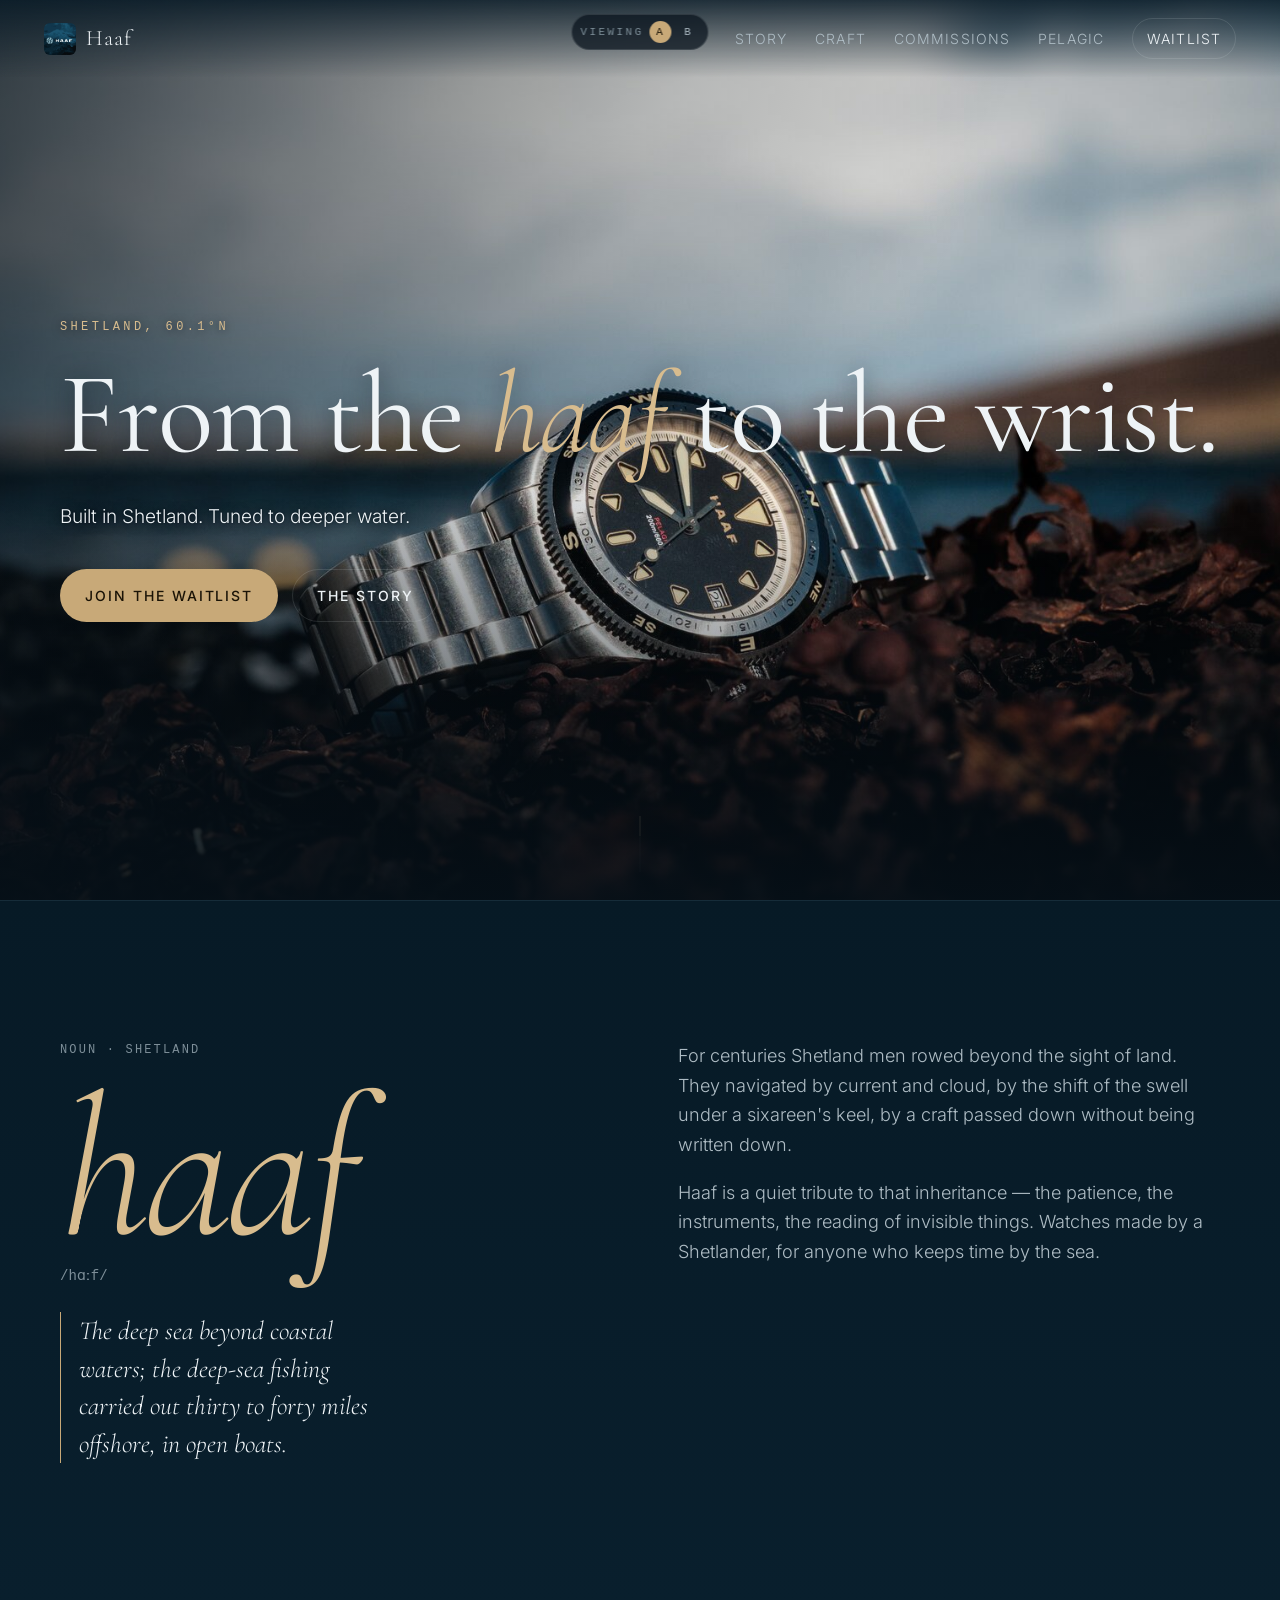
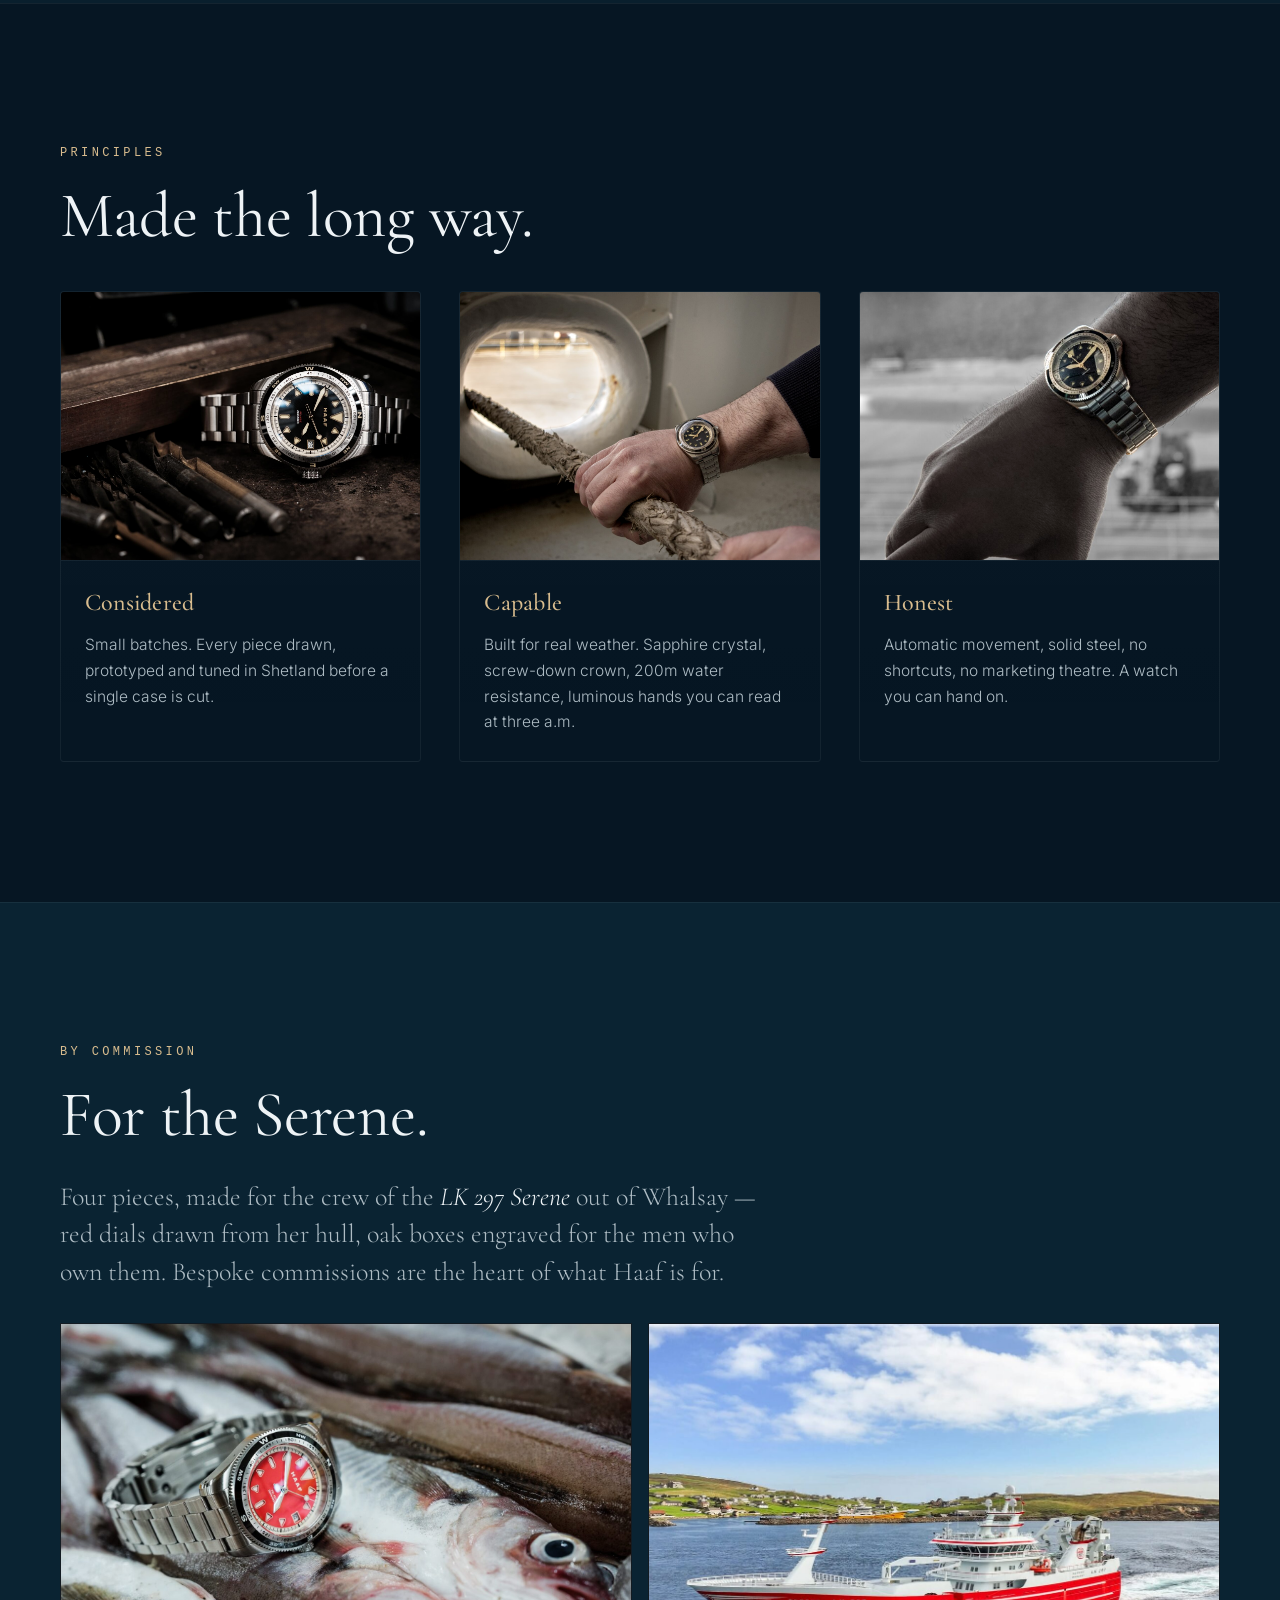
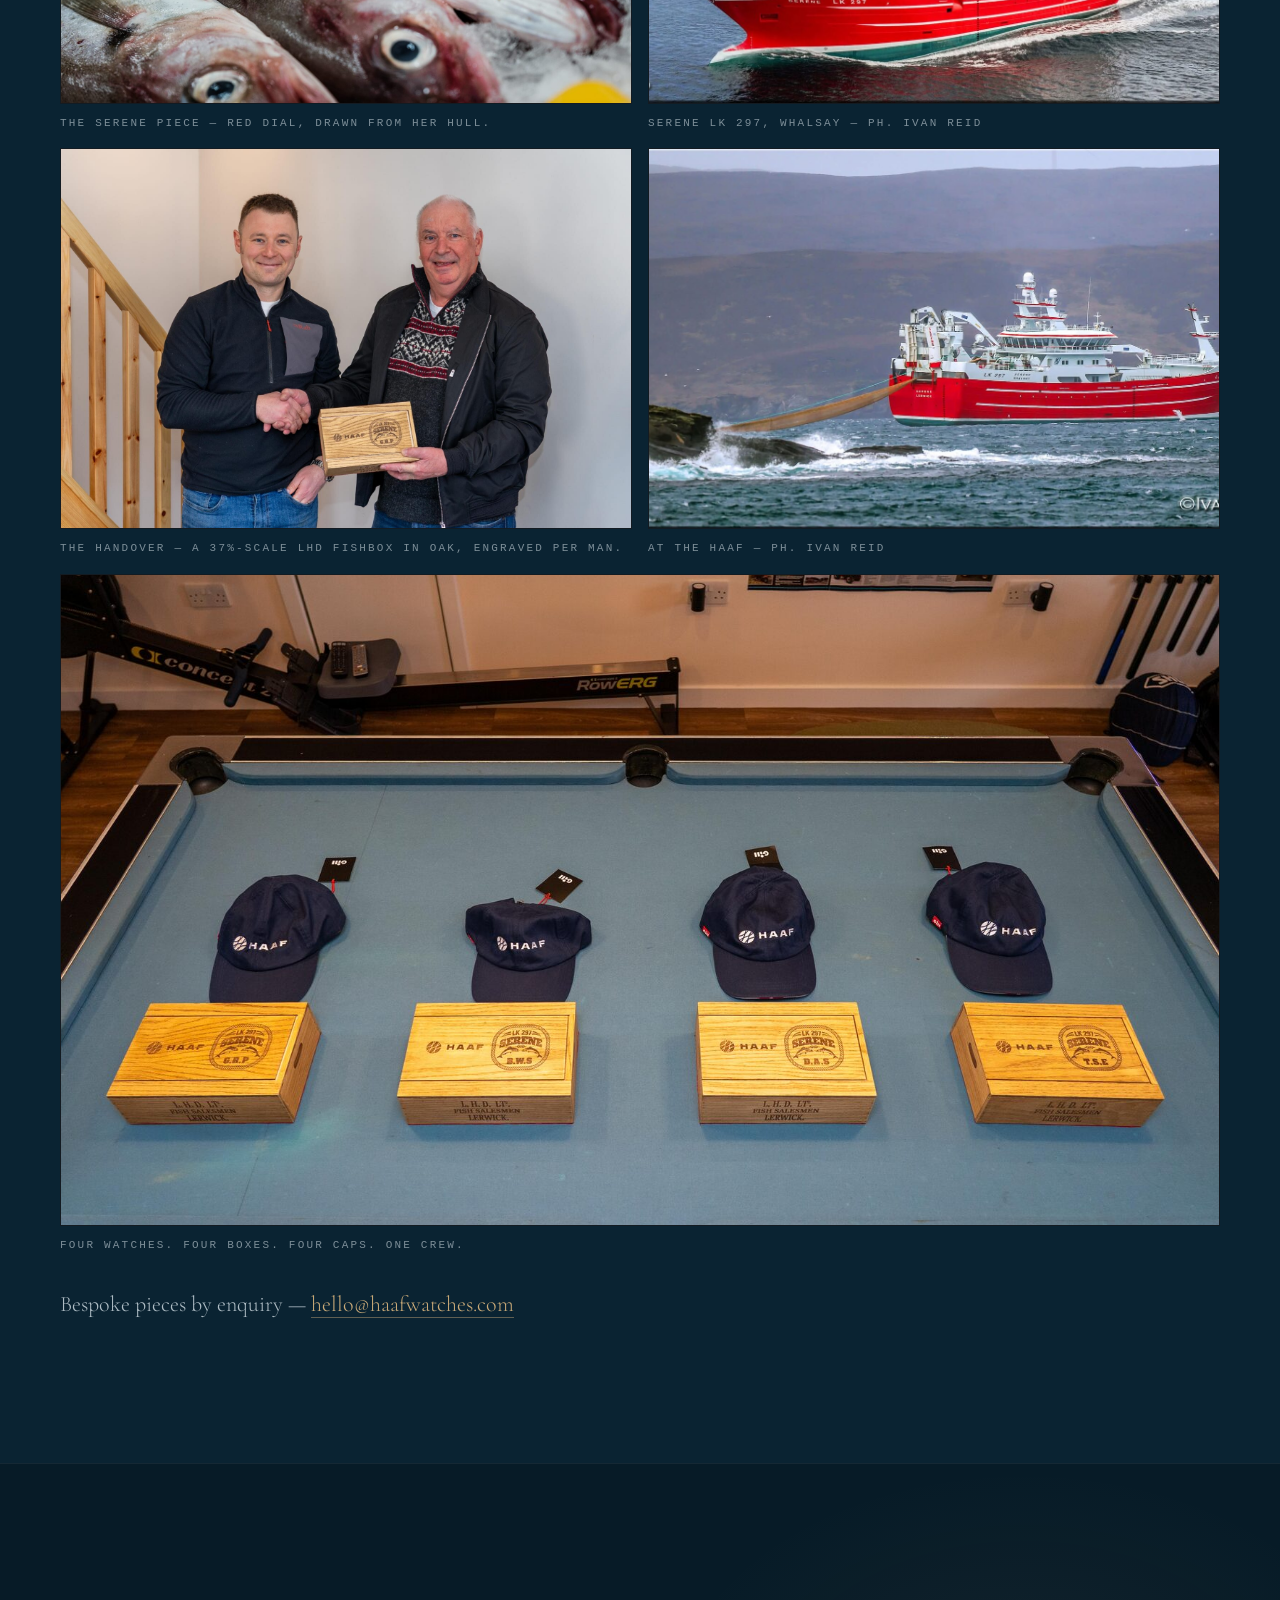
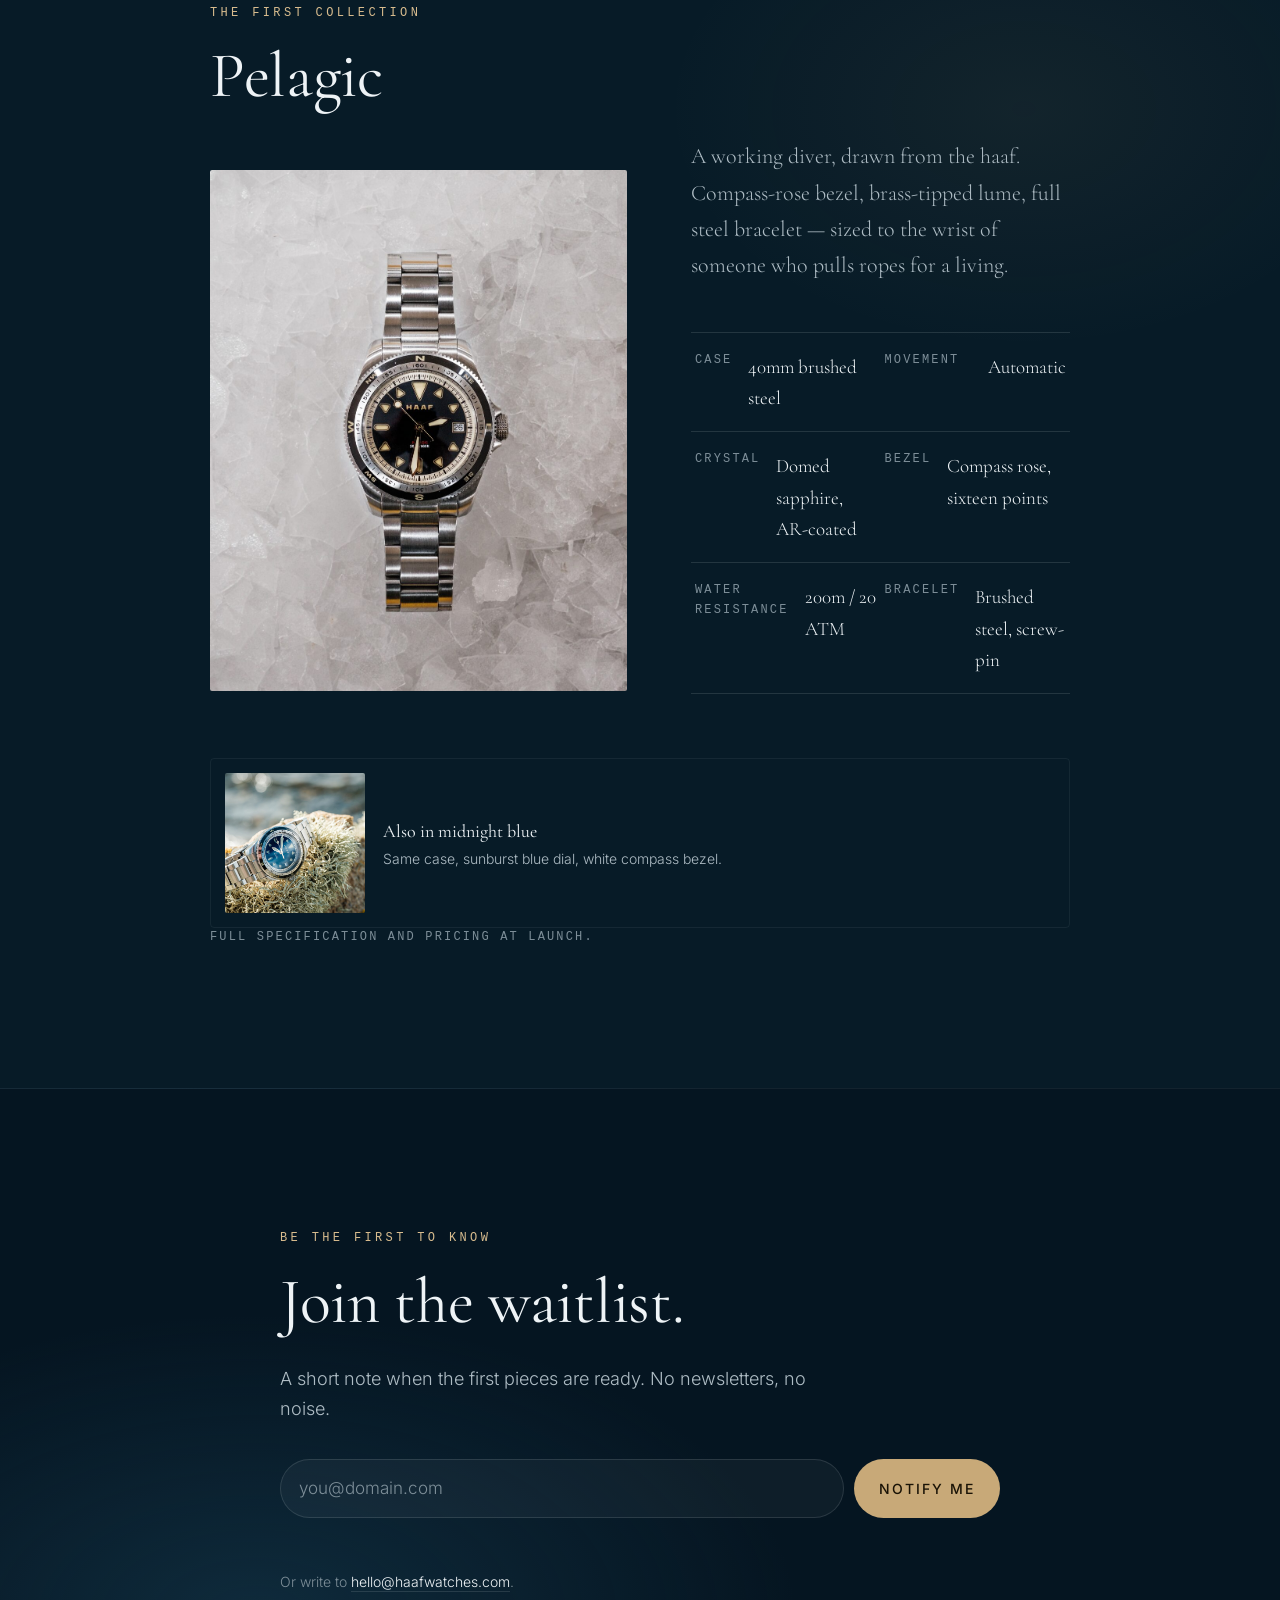
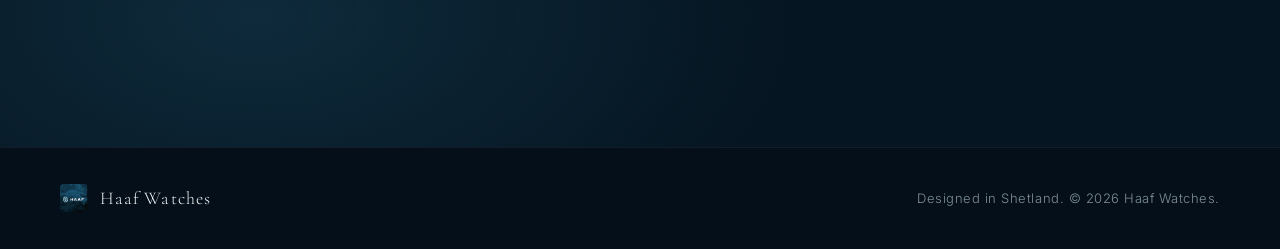
==== commit 7f9dcdaa: "Note the boxes are 37%-scale LHD fishbox replicas Specific brand detail — the boxes aren't generic; " ====
--- a/a.html
+++ b/a.html
@@ -138,7 +138,7 @@
           </figure>
           <figure>
             <img src="assets/photos/serene-handover.jpg" alt="An engraved oak Haaf box being handed over to a member of the Serene crew." loading="lazy" decoding="async" width="1600" height="1066" />
-            <figcaption>The handover — one box, engraved per man.</figcaption>
+            <figcaption>The handover — a 37%-scale LHD fishbox in oak, engraved per man.</figcaption>
           </figure>
           <figure>
             <img src="assets/photos/serene-boat-trawl.jpg" alt="Serene LK 297 working the haaf off the Shetland coast." loading="lazy" decoding="async" width="1600" height="815" />
